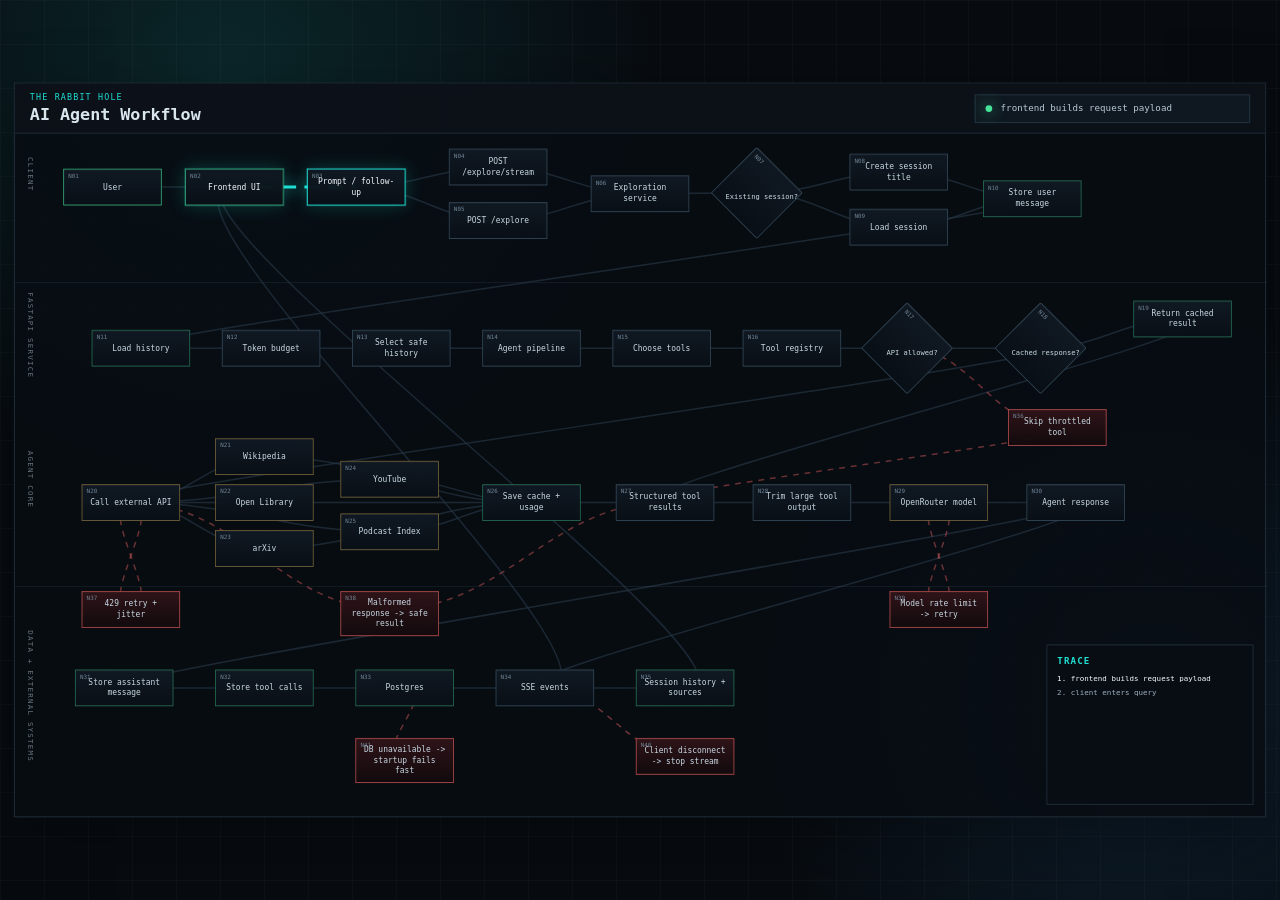
==== docs/workflow.html @ 3eb49ce6 "Add workflow automation webpage" ====
<!DOCTYPE html>
<html lang="en">
  <head>
    <meta charset="UTF-8" />
    <meta name="viewport" content="width=device-width, initial-scale=1.0" />
    <title>The Rabbit Hole Workflow</title>
    <link rel="stylesheet" href="./workflow.css" />
  </head>
  <body>
    <main class="viewport">
      <section class="diagram-shell" id="diagramShell" aria-label="The Rabbit Hole technical workflow">
        <header class="diagram-header">
          <div>
            <p class="eyebrow">The Rabbit Hole</p>
            <h1>AI Agent Workflow</h1>
          </div>
          <div class="status-panel">
            <span class="status-dot"></span>
            <span id="statusText">initializing workflow trace</span>
          </div>
        </header>

        <div class="board" id="board">
          <svg class="connections" id="connections" viewBox="0 0 1500 820" aria-hidden="true"></svg>
          <div class="lane-label lane-client">client</div>
          <div class="lane-label lane-api">fastapi service</div>
          <div class="lane-label lane-agent">agent core</div>
          <div class="lane-label lane-data">data + external systems</div>
          <div id="nodes"></div>
          <aside class="trace-panel">
            <h2>trace</h2>
            <ol id="traceList"></ol>
          </aside>
        </div>
      </section>
    </main>

    <script src="./workflow.js"></script>
  </body>
</html>
---- docs/workflow.css ----
:root {
  color-scheme: dark;
  --bg: #070b10;
  --panel: #0c121a;
  --panel-2: #101923;
  --line: #263544;
  --line-soft: #1a2632;
  --text: #d9e6ee;
  --muted: #718596;
  --blue: #39a7ff;
  --cyan: #20e0d4;
  --green: #46e39a;
  --amber: #ffca5f;
  --red: #ff6b6b;
}

* {
  box-sizing: border-box;
}

html,
body {
  width: 100%;
  height: 100%;
  margin: 0;
  overflow: hidden;
  background:
    linear-gradient(90deg, rgba(255, 255, 255, 0.025) 1px, transparent 1px),
    linear-gradient(rgba(255, 255, 255, 0.025) 1px, transparent 1px),
    radial-gradient(circle at 18% 8%, rgba(32, 224, 212, 0.13), transparent 32%),
    radial-gradient(circle at 90% 78%, rgba(57, 167, 255, 0.12), transparent 30%),
    var(--bg);
  background-size: 44px 44px, 44px 44px, auto, auto, auto;
  color: var(--text);
  font-family: "SF Mono", "Cascadia Code", "JetBrains Mono", Menlo, Consolas, monospace;
}

.viewport {
  position: relative;
  width: 100vw;
  height: 100vh;
  padding: 14px;
  overflow: hidden;
}

.diagram-shell {
  position: absolute;
  top: 50%;
  left: 50%;
  width: 1500px;
  height: 880px;
  transform-origin: center center;
  border: 1px solid rgba(85, 118, 143, 0.34);
  background: rgba(7, 12, 18, 0.86);
  box-shadow: 0 0 0 1px rgba(255, 255, 255, 0.02), 0 24px 80px rgba(0, 0, 0, 0.34);
}

.diagram-header {
  height: 60px;
  display: flex;
  align-items: center;
  justify-content: space-between;
  padding: 10px 18px;
  border-bottom: 1px solid rgba(85, 118, 143, 0.24);
  background: rgba(12, 18, 26, 0.92);
}

.eyebrow {
  margin: 0 0 3px;
  color: var(--cyan);
  font-size: 10px;
  text-transform: uppercase;
  letter-spacing: 0.14em;
}

h1 {
  margin: 0;
  font-size: 20px;
  font-weight: 650;
}

.status-panel {
  min-width: 330px;
  height: 34px;
  display: flex;
  align-items: center;
  gap: 10px;
  padding: 0 12px;
  border: 1px solid rgba(85, 118, 143, 0.36);
  background: rgba(16, 25, 35, 0.78);
  color: #b7c8d5;
  font-size: 11px;
}

.status-dot {
  width: 8px;
  height: 8px;
  border-radius: 999px;
  background: var(--green);
  box-shadow: 0 0 18px var(--green);
}

.board {
  position: relative;
  width: 1500px;
  height: 820px;
  overflow: hidden;
}

.connections {
  position: absolute;
  inset: 0;
  width: 1500px;
  height: 820px;
}

.edge {
  fill: none;
  stroke: var(--line);
  stroke-width: 1.8;
  opacity: 0.68;
}

.edge.error-edge {
  stroke-dasharray: 7 7;
  stroke: rgba(255, 107, 107, 0.58);
}

.edge.active {
  stroke: var(--cyan);
  stroke-width: 3.6;
  opacity: 1;
  filter: drop-shadow(0 0 8px rgba(32, 224, 212, 0.72));
  stroke-dasharray: 18 10;
  animation: flow 0.7s linear infinite;
}

.edge.error-active {
  stroke: var(--red);
  filter: drop-shadow(0 0 8px rgba(255, 107, 107, 0.7));
}

@keyframes flow {
  to {
    stroke-dashoffset: -28;
  }
}

.node {
  position: absolute;
  width: 118px;
  min-height: 44px;
  display: grid;
  place-items: center;
  padding: 7px 9px;
  border: 1px solid rgba(90, 125, 151, 0.48);
  background: linear-gradient(180deg, rgba(16, 25, 35, 0.96), rgba(9, 15, 22, 0.98));
  color: #c8d8e3;
  font-size: 9.5px;
  line-height: 1.32;
  text-align: center;
  box-shadow: inset 0 1px rgba(255, 255, 255, 0.04);
}

.node::before {
  content: attr(data-code);
  position: absolute;
  top: 4px;
  left: 5px;
  color: var(--muted);
  font-size: 7px;
}

.node.decision {
  border-radius: 2px;
  transform: rotate(45deg);
  width: 78px;
  height: 78px;
  padding: 0;
}

.node.decision span {
  display: block;
  transform: rotate(-45deg);
  width: 92px;
  font-size: 8.5px;
}

.node.store {
  border-color: rgba(70, 227, 154, 0.42);
}

.node.external {
  border-color: rgba(255, 202, 95, 0.42);
}

.node.error {
  border-color: rgba(255, 107, 107, 0.64);
  background: linear-gradient(180deg, rgba(48, 20, 24, 0.96), rgba(18, 10, 13, 0.98));
}

.node.active {
  color: #f5fbff;
  border-color: var(--cyan);
  box-shadow: 0 0 0 1px rgba(32, 224, 212, 0.25), 0 0 22px rgba(32, 224, 212, 0.22);
}

.node.done {
  border-color: rgba(70, 227, 154, 0.72);
}

.node.error.active {
  border-color: var(--red);
  box-shadow: 0 0 0 1px rgba(255, 107, 107, 0.25), 0 0 22px rgba(255, 107, 107, 0.24);
}

.lane-label {
  position: absolute;
  left: 14px;
  z-index: 2;
  color: rgba(184, 202, 215, 0.54);
  font-size: 9px;
  text-transform: uppercase;
  letter-spacing: 0.16em;
  writing-mode: vertical-rl;
}

.lane-client {
  top: 28px;
}

.lane-api {
  top: 190px;
}

.lane-agent {
  top: 380px;
}

.lane-data {
  top: 595px;
}

.board::before,
.board::after {
  content: "";
  position: absolute;
  left: 0;
  right: 0;
  height: 1px;
  background: rgba(85, 118, 143, 0.18);
  z-index: 0;
}

.board::before {
  top: 178px;
}

.board::after {
  top: 542px;
}

.trace-panel {
  position: absolute;
  right: 16px;
  bottom: 16px;
  width: 248px;
  height: 192px;
  padding: 12px;
  border: 1px solid rgba(85, 118, 143, 0.34);
  background: rgba(8, 13, 20, 0.88);
}

.trace-panel h2 {
  margin: 0 0 9px;
  color: var(--cyan);
  font-size: 11px;
  font-weight: 650;
  text-transform: uppercase;
  letter-spacing: 0.12em;
}

.trace-panel ol {
  margin: 0;
  padding-left: 16px;
  color: #9caebb;
  font-size: 9px;
  line-height: 1.48;
}

.trace-panel li {
  margin: 0 0 4px;
}

.trace-panel li.active {
  color: #f6fbff;
}
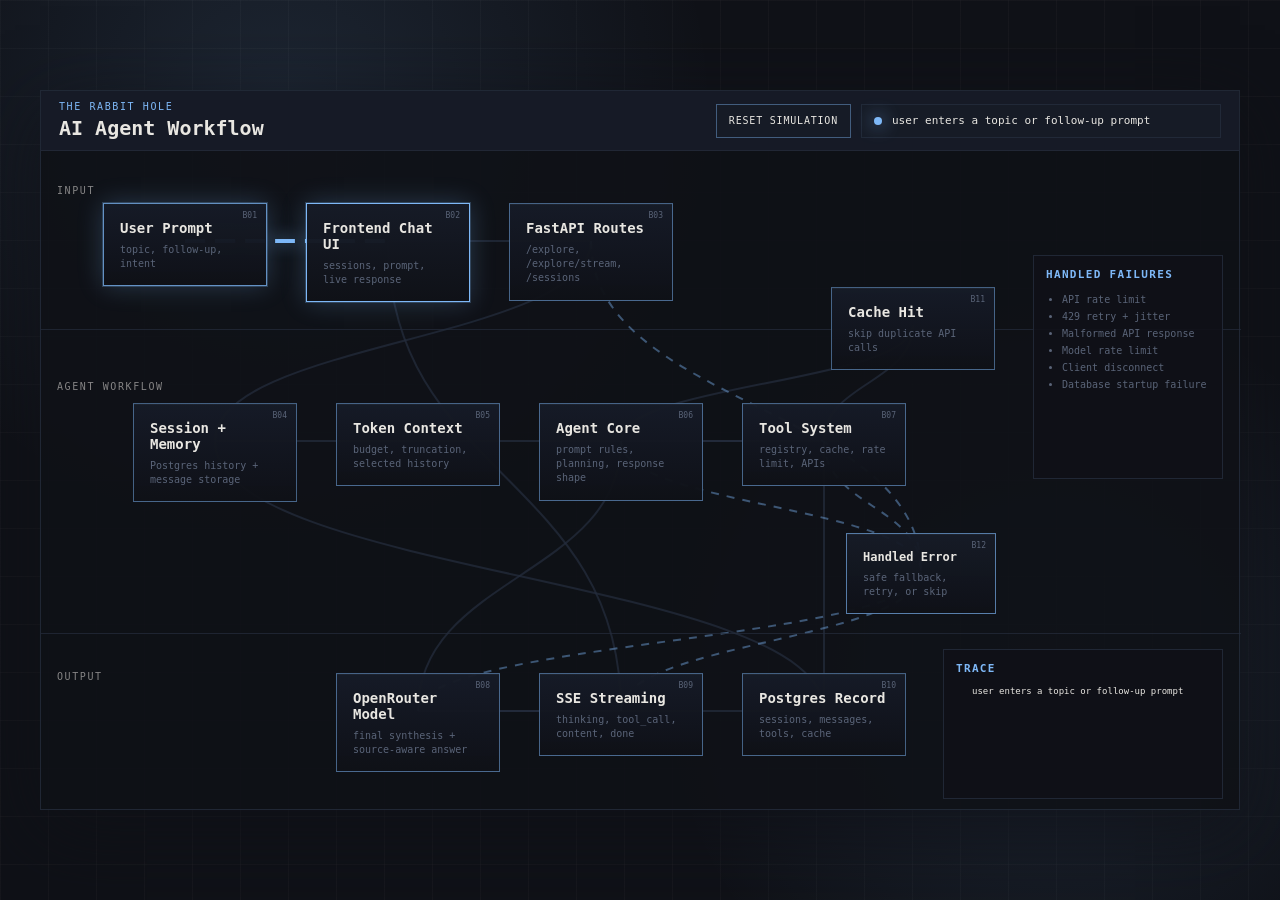
==== commit b0b45c23: "Add animated workflow visualisation page" ====
--- a/docs/workflow.html
+++ b/docs/workflow.html
@@ -14,19 +14,32 @@
             <p class="eyebrow">The Rabbit Hole</p>
             <h1>AI Agent Workflow</h1>
           </div>
-          <div class="status-panel">
-            <span class="status-dot"></span>
-            <span id="statusText">initializing workflow trace</span>
+          <div class="header-controls">
+            <button class="reset-button" id="resetButton" type="button">Reset simulation</button>
+            <div class="status-panel">
+              <span class="status-dot"></span>
+              <span id="statusText">initializing workflow trace</span>
+            </div>
           </div>
         </header>
 
         <div class="board" id="board">
-          <svg class="connections" id="connections" viewBox="0 0 1500 820" aria-hidden="true"></svg>
-          <div class="lane-label lane-client">client</div>
-          <div class="lane-label lane-api">fastapi service</div>
-          <div class="lane-label lane-agent">agent core</div>
-          <div class="lane-label lane-data">data + external systems</div>
+          <svg class="connections" id="connections" viewBox="0 0 1200 660" aria-hidden="true"></svg>
+          <div class="lane-label lane-input">input</div>
+          <div class="lane-label lane-core">agent workflow</div>
+          <div class="lane-label lane-output">output</div>
           <div id="nodes"></div>
+          <aside class="error-rail">
+            <h2>handled failures</h2>
+            <ul>
+              <li>API rate limit</li>
+              <li>429 retry + jitter</li>
+              <li>Malformed API response</li>
+              <li>Model rate limit</li>
+              <li>Client disconnect</li>
+              <li>Database startup failure</li>
+            </ul>
+          </aside>
           <aside class="trace-panel">
             <h2>trace</h2>
             <ol id="traceList"></ol>
--- a/docs/workflow.css
+++ b/docs/workflow.css
@@ -1,17 +1,20 @@
 :root {
   color-scheme: dark;
-  --bg: #070b10;
-  --panel: #0c121a;
-  --panel-2: #101923;
-  --line: #263544;
-  --line-soft: #1a2632;
-  --text: #d9e6ee;
-  --muted: #718596;
-  --blue: #39a7ff;
-  --cyan: #20e0d4;
-  --green: #46e39a;
-  --amber: #ffca5f;
-  --red: #ff6b6b;
+  --bg: #0f1117;
+  --surface: #161b27;
+  --border: #252d3d;
+  --text: #e8e6e1;
+  --muted: #5a6478;
+  --accent: #7eb8f7;
+  --panel: var(--surface);
+  --panel-strong: var(--surface);
+  --line: var(--border);
+  --cyan: var(--accent);
+  --blue: var(--accent);
+  --green: var(--accent);
+  --amber: var(--accent);
+  --red: var(--accent);
+  --selection: color-mix(in srgb, var(--accent) 20%, transparent);
 }
 
 * {
@@ -25,21 +28,42 @@
   margin: 0;
   overflow: hidden;
   background:
-    linear-gradient(90deg, rgba(255, 255, 255, 0.025) 1px, transparent 1px),
-    linear-gradient(rgba(255, 255, 255, 0.025) 1px, transparent 1px),
-    radial-gradient(circle at 18% 8%, rgba(32, 224, 212, 0.13), transparent 32%),
-    radial-gradient(circle at 90% 78%, rgba(57, 167, 255, 0.12), transparent 30%),
+    linear-gradient(90deg, color-mix(in srgb, var(--text) 3%, transparent) 1px, transparent 1px),
+    linear-gradient(color-mix(in srgb, var(--text) 3%, transparent) 1px, transparent 1px),
+    radial-gradient(circle at 22% 12%, color-mix(in srgb, var(--accent) 12%, transparent), transparent 34%),
+    radial-gradient(circle at 82% 76%, color-mix(in srgb, var(--accent) 11%, transparent), transparent 31%),
     var(--bg);
-  background-size: 44px 44px, 44px 44px, auto, auto, auto;
+  background-size: 48px 48px, 48px 48px, auto, auto, auto;
   color: var(--text);
   font-family: "SF Mono", "Cascadia Code", "JetBrains Mono", Menlo, Consolas, monospace;
+}
+
+::selection {
+  background: var(--selection);
+  color: var(--text);
+}
+
+* {
+  scrollbar-color: var(--border) var(--bg);
+}
+
+*::-webkit-scrollbar {
+  width: 10px;
+  height: 10px;
+}
+
+*::-webkit-scrollbar-track {
+  background: var(--bg);
+}
+
+*::-webkit-scrollbar-thumb {
+  background: var(--border);
 }
 
 .viewport {
   position: relative;
   width: 100vw;
   height: 100vh;
-  padding: 14px;
   overflow: hidden;
 }
 
@@ -47,12 +71,12 @@
   position: absolute;
   top: 50%;
   left: 50%;
-  width: 1500px;
-  height: 880px;
+  width: 1200px;
+  height: 720px;
   transform-origin: center center;
-  border: 1px solid rgba(85, 118, 143, 0.34);
-  background: rgba(7, 12, 18, 0.86);
-  box-shadow: 0 0 0 1px rgba(255, 255, 255, 0.02), 0 24px 80px rgba(0, 0, 0, 0.34);
+  border: 1px solid color-mix(in srgb, var(--border) 80%, transparent);
+  background: color-mix(in srgb, var(--bg) 90%, transparent);
+  box-shadow: 0 20px 70px color-mix(in srgb, var(--bg) 70%, transparent);
 }
 
 .diagram-header {
@@ -61,16 +85,22 @@
   align-items: center;
   justify-content: space-between;
   padding: 10px 18px;
-  border-bottom: 1px solid rgba(85, 118, 143, 0.24);
-  background: rgba(12, 18, 26, 0.92);
+  border-bottom: 1px solid color-mix(in srgb, var(--border) 70%, transparent);
+  background: color-mix(in srgb, var(--surface) 96%, transparent);
+}
+
+.header-controls {
+  display: flex;
+  align-items: center;
+  gap: 10px;
 }
 
 .eyebrow {
-  margin: 0 0 3px;
+  margin: 0 0 4px;
   color: var(--cyan);
   font-size: 10px;
   text-transform: uppercase;
-  letter-spacing: 0.14em;
+  letter-spacing: 0.16em;
 }
 
 h1 {
@@ -80,16 +110,34 @@
 }
 
 .status-panel {
-  min-width: 330px;
+  min-width: 360px;
   height: 34px;
   display: flex;
   align-items: center;
   gap: 10px;
   padding: 0 12px;
-  border: 1px solid rgba(85, 118, 143, 0.36);
-  background: rgba(16, 25, 35, 0.78);
-  color: #b7c8d5;
+  border: 1px solid color-mix(in srgb, var(--border) 80%, transparent);
+  background: color-mix(in srgb, var(--surface) 78%, transparent);
+  color: var(--text);
   font-size: 11px;
+}
+
+.reset-button {
+  height: 34px;
+  padding: 0 12px;
+  border: 1px solid color-mix(in srgb, var(--accent) 42%, transparent);
+  background: color-mix(in srgb, var(--surface) 82%, transparent);
+  color: var(--text);
+  font: inherit;
+  font-size: 10px;
+  text-transform: uppercase;
+  letter-spacing: 0.08em;
+  cursor: pointer;
+}
+
+.reset-button:hover {
+  border-color: var(--cyan);
+  box-shadow: 0 0 16px color-mix(in srgb, var(--accent) 18%, transparent);
 }
 
 .status-dot {
@@ -102,143 +150,148 @@
 
 .board {
   position: relative;
-  width: 1500px;
-  height: 820px;
+  width: 1200px;
+  height: 660px;
   overflow: hidden;
 }
 
 .connections {
   position: absolute;
   inset: 0;
-  width: 1500px;
-  height: 820px;
+  width: 1200px;
+  height: 660px;
 }
 
 .edge {
   fill: none;
   stroke: var(--line);
-  stroke-width: 1.8;
-  opacity: 0.68;
+  stroke-width: 2;
+  opacity: 0.72;
 }
 
 .edge.error-edge {
-  stroke-dasharray: 7 7;
-  stroke: rgba(255, 107, 107, 0.58);
+  stroke: color-mix(in srgb, var(--accent) 58%, transparent);
+  stroke-dasharray: 8 8;
 }
 
 .edge.active {
   stroke: var(--cyan);
-  stroke-width: 3.6;
+  stroke-width: 4;
   opacity: 1;
-  filter: drop-shadow(0 0 8px rgba(32, 224, 212, 0.72));
-  stroke-dasharray: 18 10;
+  filter: drop-shadow(0 0 8px color-mix(in srgb, var(--accent) 72%, transparent));
+  stroke-dasharray: 20 10;
   animation: flow 0.7s linear infinite;
 }
 
 .edge.error-active {
   stroke: var(--red);
-  filter: drop-shadow(0 0 8px rgba(255, 107, 107, 0.7));
+  filter: drop-shadow(0 0 8px color-mix(in srgb, var(--accent) 72%, transparent));
 }
 
 @keyframes flow {
   to {
-    stroke-dashoffset: -28;
+    stroke-dashoffset: -30;
   }
 }
 
 .node {
   position: absolute;
-  width: 118px;
-  min-height: 44px;
-  display: grid;
-  place-items: center;
-  padding: 7px 9px;
-  border: 1px solid rgba(90, 125, 151, 0.48);
-  background: linear-gradient(180deg, rgba(16, 25, 35, 0.96), rgba(9, 15, 22, 0.98));
-  color: #c8d8e3;
-  font-size: 9.5px;
-  line-height: 1.32;
-  text-align: center;
-  box-shadow: inset 0 1px rgba(255, 255, 255, 0.04);
+  width: 164px;
+  min-height: 76px;
+  padding: 16px 16px 14px;
+  border: 1px solid color-mix(in srgb, var(--border) 90%, transparent);
+  background: linear-gradient(180deg, color-mix(in srgb, var(--surface) 97%, transparent), color-mix(in srgb, var(--bg) 98%, transparent));
+  color: var(--text);
+  box-shadow: inset 0 1px color-mix(in srgb, var(--text) 4%, transparent);
 }
 
 .node::before {
   content: attr(data-code);
   position: absolute;
-  top: 4px;
-  left: 5px;
-  color: var(--muted);
-  font-size: 7px;
-}
-
-.node.decision {
-  border-radius: 2px;
-  transform: rotate(45deg);
-  width: 78px;
-  height: 78px;
-  padding: 0;
-}
-
-.node.decision span {
+  top: 7px;
+  right: 9px;
+  color: var(--muted);
+  font-size: 8px;
+}
+
+.node strong {
   display: block;
-  transform: rotate(-45deg);
-  width: 92px;
-  font-size: 8.5px;
-}
-
-.node.store {
-  border-color: rgba(70, 227, 154, 0.42);
+  margin-bottom: 7px;
+  color: var(--text);
+  font-size: 14px;
+  font-weight: 700;
+}
+
+.node span {
+  display: block;
+  color: var(--muted);
+  font-size: 10px;
+  line-height: 1.42;
+}
+
+.node.core {
+  border-color: color-mix(in srgb, var(--accent) 50%, transparent);
+}
+
+.node.data {
+  border-color: color-mix(in srgb, var(--accent) 48%, transparent);
 }
 
 .node.external {
-  border-color: rgba(255, 202, 95, 0.42);
+  border-color: color-mix(in srgb, var(--accent) 50%, transparent);
 }
 
 .node.error {
-  border-color: rgba(255, 107, 107, 0.64);
-  background: linear-gradient(180deg, rgba(48, 20, 24, 0.96), rgba(18, 10, 13, 0.98));
+  width: 150px;
+  min-height: 64px;
+  border-color: color-mix(in srgb, var(--accent) 64%, transparent);
+  background: linear-gradient(180deg, color-mix(in srgb, var(--surface) 96%, transparent), color-mix(in srgb, var(--bg) 98%, transparent));
+}
+
+.node.error strong {
+  color: var(--text);
+  font-size: 12px;
+}
+
+.node.error span {
+  color: var(--muted);
 }
 
 .node.active {
-  color: #f5fbff;
+  color: var(--text);
   border-color: var(--cyan);
-  box-shadow: 0 0 0 1px rgba(32, 224, 212, 0.25), 0 0 22px rgba(32, 224, 212, 0.22);
+  box-shadow: 0 0 0 1px color-mix(in srgb, var(--accent) 24%, transparent), 0 0 24px color-mix(in srgb, var(--accent) 24%, transparent);
 }
 
 .node.done {
-  border-color: rgba(70, 227, 154, 0.72);
+  border-color: color-mix(in srgb, var(--accent) 76%, transparent);
 }
 
 .node.error.active {
   border-color: var(--red);
-  box-shadow: 0 0 0 1px rgba(255, 107, 107, 0.25), 0 0 22px rgba(255, 107, 107, 0.24);
+  box-shadow: 0 0 0 1px color-mix(in srgb, var(--accent) 26%, transparent), 0 0 24px color-mix(in srgb, var(--accent) 24%, transparent);
 }
 
 .lane-label {
   position: absolute;
-  left: 14px;
+  left: 16px;
   z-index: 2;
-  color: rgba(184, 202, 215, 0.54);
-  font-size: 9px;
+  color: color-mix(in srgb, var(--text) 54%, transparent);
+  font-size: 10px;
   text-transform: uppercase;
   letter-spacing: 0.16em;
-  writing-mode: vertical-rl;
-}
-
-.lane-client {
-  top: 28px;
-}
-
-.lane-api {
-  top: 190px;
-}
-
-.lane-agent {
-  top: 380px;
-}
-
-.lane-data {
-  top: 595px;
+}
+
+.lane-input {
+  top: 34px;
+}
+
+.lane-core {
+  top: 230px;
+}
+
+.lane-output {
+  top: 520px;
 }
 
 .board::before,
@@ -248,7 +301,7 @@
   left: 0;
   right: 0;
   height: 1px;
-  background: rgba(85, 118, 143, 0.18);
+  background: color-mix(in srgb, var(--border) 70%, transparent);
   z-index: 0;
 }
 
@@ -257,22 +310,36 @@
 }
 
 .board::after {
-  top: 542px;
-}
-
+  top: 482px;
+}
+
+.error-rail,
 .trace-panel {
   position: absolute;
-  right: 16px;
-  bottom: 16px;
-  width: 248px;
-  height: 192px;
+  border: 1px solid color-mix(in srgb, var(--border) 80%, transparent);
+  background: color-mix(in srgb, var(--bg) 88%, transparent);
+}
+
+.error-rail {
+  right: 18px;
+  top: 104px;
+  width: 190px;
+  height: 224px;
   padding: 12px;
-  border: 1px solid rgba(85, 118, 143, 0.34);
-  background: rgba(8, 13, 20, 0.88);
-}
-
+}
+
+.trace-panel {
+  right: 18px;
+  bottom: 12px;
+  width: 280px;
+  height: 150px;
+  padding: 12px;
+  overflow: hidden;
+}
+
+.error-rail h2,
 .trace-panel h2 {
-  margin: 0 0 9px;
+  margin: 0 0 10px;
   color: var(--cyan);
   font-size: 11px;
   font-weight: 650;
@@ -280,18 +347,31 @@
   letter-spacing: 0.12em;
 }
 
+.error-rail ul {
+  margin: 0;
+  padding-left: 16px;
+  color: var(--muted);
+  font-size: 10px;
+  line-height: 1.7;
+}
+
 .trace-panel ol {
   margin: 0;
   padding-left: 16px;
-  color: #9caebb;
+  color: var(--muted);
   font-size: 9px;
-  line-height: 1.48;
+  line-height: 1.35;
+  max-height: 102px;
+  overflow: hidden;
 }
 
 .trace-panel li {
-  margin: 0 0 4px;
+  margin: 0 0 3px;
+  overflow: hidden;
+  text-overflow: ellipsis;
+  white-space: nowrap;
 }
 
 .trace-panel li.active {
-  color: #f6fbff;
-}
+  color: var(--text);
+}
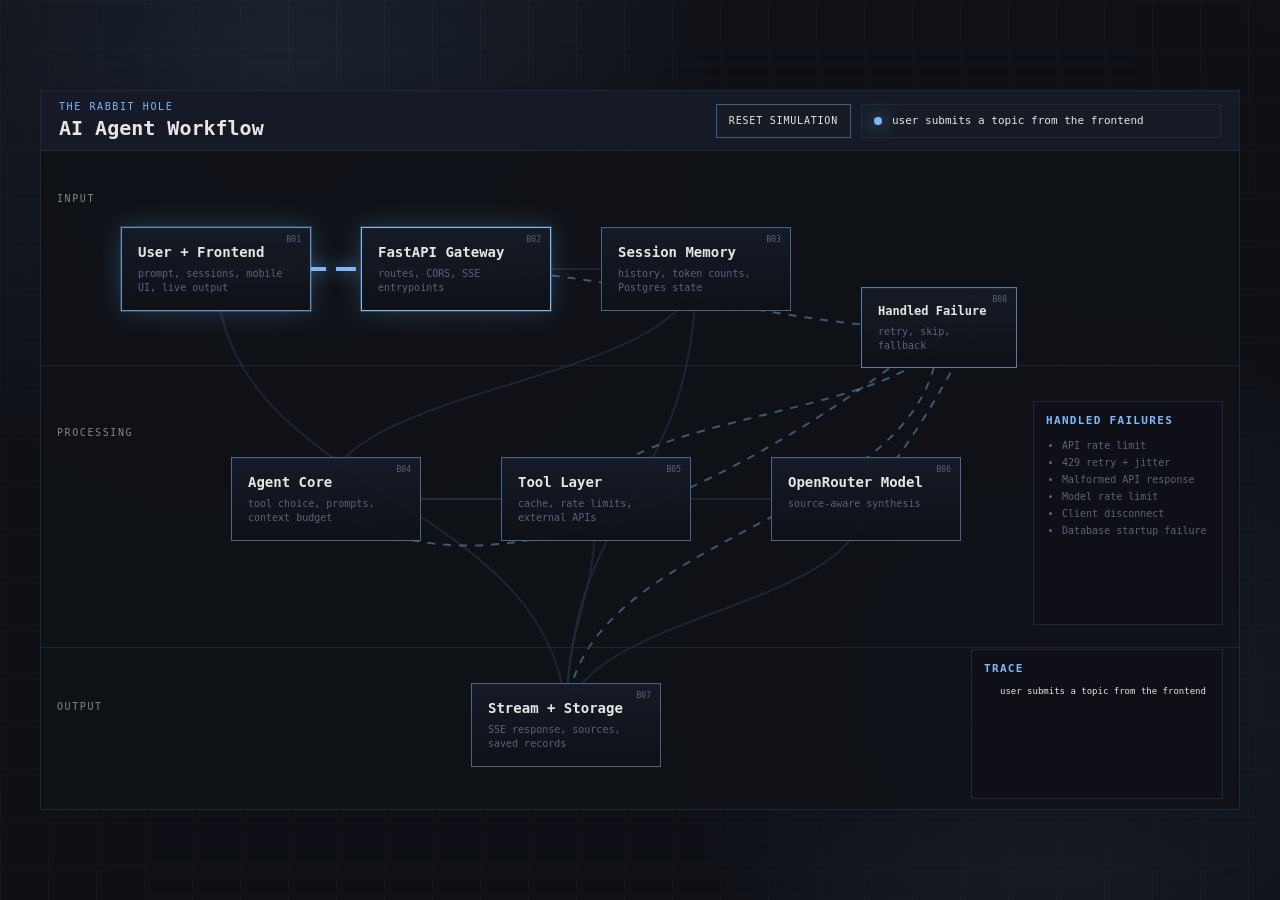
==== commit 3b9ae715: "Adjust workflow failure connector anchors" ====
--- a/docs/workflow.html
+++ b/docs/workflow.html
@@ -26,7 +26,7 @@
         <div class="board" id="board">
           <svg class="connections" id="connections" viewBox="0 0 1200 660" aria-hidden="true"></svg>
           <div class="lane-label lane-input">input</div>
-          <div class="lane-label lane-core">agent workflow</div>
+          <div class="lane-label lane-core">processing</div>
           <div class="lane-label lane-output">output</div>
           <div id="nodes"></div>
           <aside class="error-rail">
--- a/docs/workflow.css
+++ b/docs/workflow.css
@@ -196,8 +196,8 @@
 
 .node {
   position: absolute;
-  width: 164px;
-  min-height: 76px;
+  width: 190px;
+  min-height: 84px;
   padding: 16px 16px 14px;
   border: 1px solid color-mix(in srgb, var(--border) 90%, transparent);
   background: linear-gradient(180deg, color-mix(in srgb, var(--surface) 97%, transparent), color-mix(in srgb, var(--bg) 98%, transparent));
@@ -242,7 +242,7 @@
 }
 
 .node.error {
-  width: 150px;
+  width: 156px;
   min-height: 64px;
   border-color: color-mix(in srgb, var(--accent) 64%, transparent);
   background: linear-gradient(180deg, color-mix(in srgb, var(--surface) 96%, transparent), color-mix(in srgb, var(--bg) 98%, transparent));
@@ -283,15 +283,15 @@
 }
 
 .lane-input {
-  top: 34px;
+  top: 42px;
 }
 
 .lane-core {
-  top: 230px;
+  top: 276px;
 }
 
 .lane-output {
-  top: 520px;
+  top: 550px;
 }
 
 .board::before,
@@ -306,11 +306,11 @@
 }
 
 .board::before {
-  top: 178px;
+  top: 214px;
 }
 
 .board::after {
-  top: 482px;
+  top: 496px;
 }
 
 .error-rail,
@@ -322,7 +322,7 @@
 
 .error-rail {
   right: 18px;
-  top: 104px;
+  top: 250px;
   width: 190px;
   height: 224px;
   padding: 12px;
@@ -331,7 +331,7 @@
 .trace-panel {
   right: 18px;
   bottom: 12px;
-  width: 280px;
+  width: 252px;
   height: 150px;
   padding: 12px;
   overflow: hidden;
